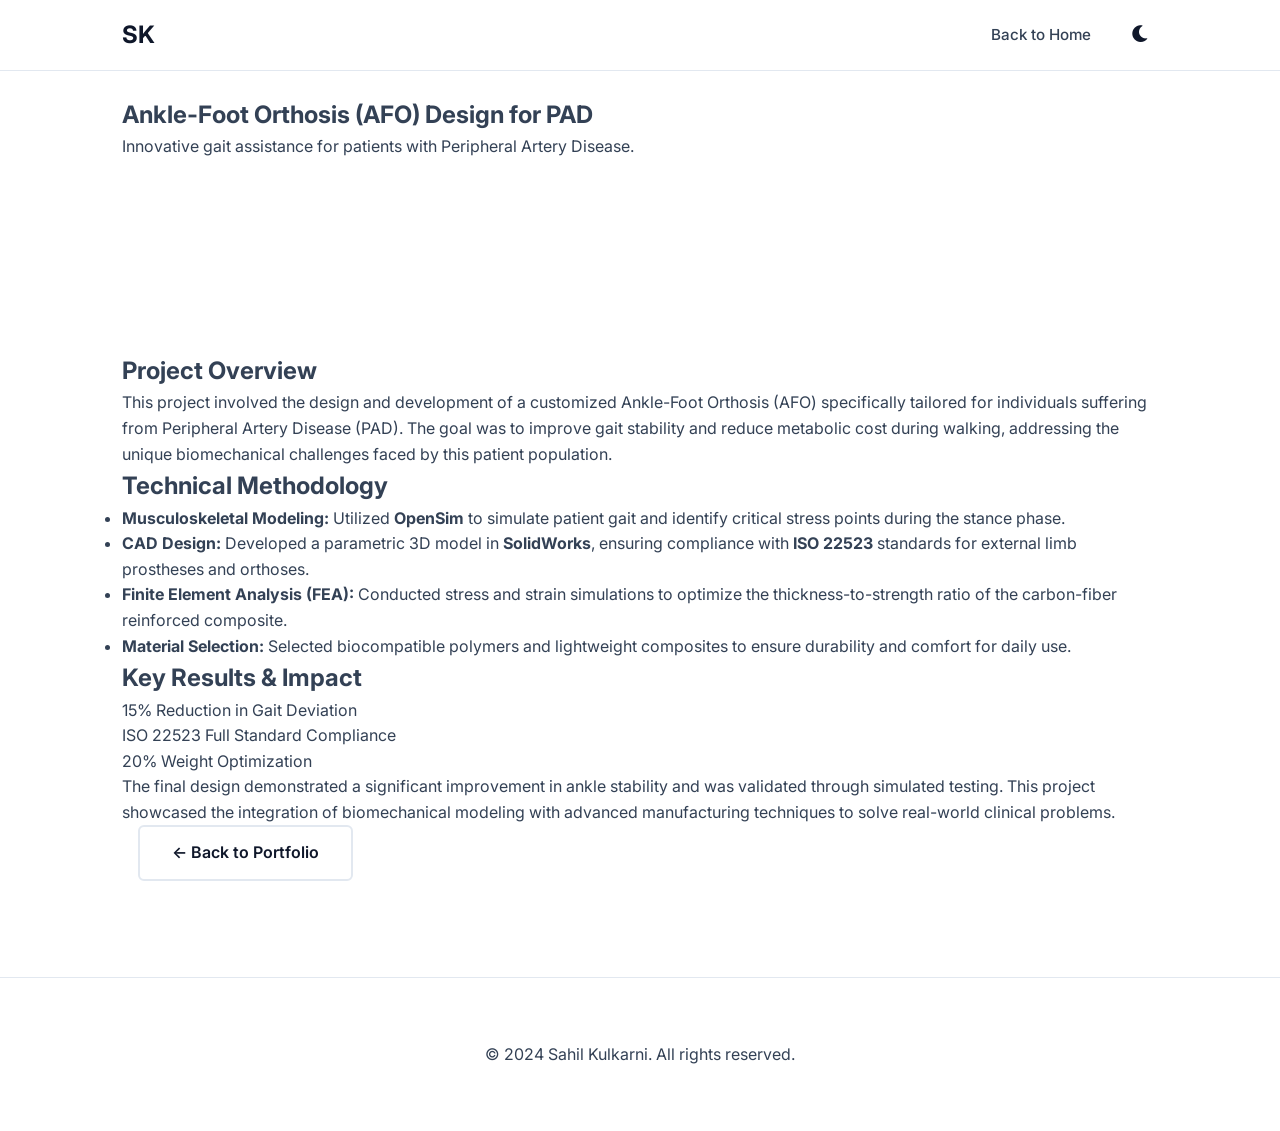
==== project-afo.html @ bae2655c "Create project-afo.html for AFO design project This HTML file presents a detailed overview of the An" ====
<!DOCTYPE html>
<html lang="en">
<head>
    <meta charset="UTF-8">
    <meta name="viewport" content="width=device-width, initial-scale=1.0">
    <title>AFO Design Project | Sahil Kulkarni</title>
    <link rel="stylesheet" href="styles.css">
    <link href="https://fonts.googleapis.com/css2?family=Inter:wght@300;400;500;600;700&display=swap" rel="stylesheet">
    <link rel="stylesheet" href="https://cdnjs.cloudflare.com/ajax/libs/font-awesome/6.0.0/css/all.min.css">
</head>
<body data-theme="light">
    <nav class="navbar">
        <div class="container">
            <div class="nav-brand">SK</div>
            <ul class="nav-links">
                <li><a href="index.html">Back to Home</a></li>
                <li><button id="theme-toggle" aria-label="Toggle dark mode"><i class="fas fa-moon"></i></button></li>
            </ul>
        </div>
    </nav>

    <main class="project-detail">
        <section class="hero-mini">
            <div class="container">
                <h1>Ankle-Foot Orthosis (AFO) Design for PAD</h1>
                <p>Innovative gait assistance for patients with Peripheral Artery Disease.</p>
            </div>
        </section>

        <section class="project-content">
            <div class="container">
                <div class="content-block">
                    <h2>Project Overview</h2>
                    <p>This project involved the design and development of a customized Ankle-Foot Orthosis (AFO) specifically tailored for individuals suffering from Peripheral Artery Disease (PAD). The goal was to improve gait stability and reduce metabolic cost during walking, addressing the unique biomechanical challenges faced by this patient population.</p>
                </div>

                <div class="content-block">
                    <h2>Technical Methodology</h2>
                    <ul>
                        <li><strong>Musculoskeletal Modeling:</strong> Utilized <strong>OpenSim</strong> to simulate patient gait and identify critical stress points during the stance phase.</li>
                        <li><strong>CAD Design:</strong> Developed a parametric 3D model in <strong>SolidWorks</strong>, ensuring compliance with <strong>ISO 22523</strong> standards for external limb prostheses and orthoses.</li>
                        <li><strong>Finite Element Analysis (FEA):</strong> Conducted stress and strain simulations to optimize the thickness-to-strength ratio of the carbon-fiber reinforced composite.</li>
                        <li><strong>Material Selection:</strong> Selected biocompatible polymers and lightweight composites to ensure durability and comfort for daily use.</li>
                    </ul>
                </div>

                <div class="content-block">
                    <h2>Key Results & Impact</h2>
                    <div class="stats-grid">
                        <div class="stat-box">
                            <span class="stat-val">15%</span>
                            <span class="stat-desc">Reduction in Gait Deviation</span>
                        </div>
                        <div class="stat-box">
                            <span class="stat-val">ISO 22523</span>
                            <span class="stat-desc">Full Standard Compliance</span>
                        </div>
                        <div class="stat-box">
                            <span class="stat-val">20%</span>
                            <span class="stat-desc">Weight Optimization</span>
                        </div>
                    </div>
                    <p>The final design demonstrated a significant improvement in ankle stability and was validated through simulated testing. This project showcased the integration of biomechanical modeling with advanced manufacturing techniques to solve real-world clinical problems.</p>
                </div>

                <a href="index.html" class="btn btn-secondary">← Back to Portfolio</a>
            </div>
        </section>
    </main>

    <footer>
        <div class="container">
            <p>&copy; 2024 Sahil Kulkarni. All rights reserved.</p>
        </div>
    </footer>

    <script src="script.js"></script>
</body>
</html>
---- styles.css ----
:root {
    --primary-color: #0f172a; /* Navy */
    --accent-color: #3b82f6; /* Blue */
    --text-color: #334155;
    --bg-color: #ffffff;
    --card-bg: #f8fafc;
    --nav-bg: rgba(255, 255, 255, 0.9);
    --border-color: #e2e8f0;
    --transition: all 0.3s ease;
}

[data-theme="dark"] {
    --primary-color: #f8fafc;
    --accent-color: #60a5fa;
    --text-color: #cbd5e1;
    --bg-color: #0f172a;
    --card-bg: #1e293b;
    --nav-bg: rgba(15, 23, 42, 0.9);
    --border-color: #334155;
}

* {
    margin: 0;
    padding: 0;
    box-sizing: border-box;
}

body {
    font-family: 'Inter', sans-serif;
    line-height: 1.6;
    color: var(--text-color);
    background-color: var(--bg-color);
    transition: var(--transition);
}

.container {
    max-width: 1100px;
    margin: 0 auto;
    padding: 0 2rem;
}

/* Navbar */
.navbar {
    position: fixed;
    top: 0;
    width: 100%;
    background: var(--nav-bg);
    backdrop-filter: blur(10px);
    border-bottom: 1px solid var(--border-color);
    z-index: 1000;
    padding: 1rem 0;
}

.navbar .container {
    display: flex;
    justify-content: space-between;
    align-items: center;
}

.nav-brand {
    font-size: 1.5rem;
    font-weight: 700;
    color: var(--primary-color);
}

.nav-links {
    display: flex;
    list-style: none;
    align-items: center;
    gap: 2rem;
}

.nav-links a {
    text-decoration: none;
    color: var(--text-color);
    font-weight: 500;
    font-size: 0.95rem;
    transition: var(--transition);
}

.nav-links a:hover {
    color: var(--accent-color);
}

#theme-toggle {
    background: none;
    border: none;
    color: var(--primary-color);
    cursor: pointer;
    font-size: 1.2rem;
    padding: 0.5rem;
}

/* Hero */
.hero {
    padding: 10rem 0 6rem;
    text-align: center;
}

.hero h1 {
    font-size: 4rem;
    font-weight: 800;
    color: var(--primary-color);
    margin-bottom: 1rem;
}

.tagline {
    font-size: 1.25rem;
    color: var(--text-color);
    margin-bottom: 3rem;
}

.hero-stats {
    display: flex;
    justify-content: center;
    gap: 4rem;
    margin-bottom: 3rem;
}

.stat-item {
    display: flex;
    flex-direction: column;
    align-items: center;
}

.stat-label {
    font-size: 0.8rem;
    font-weight: 700;
    letter-spacing: 0.1rem;
    color: var(--accent-color);
    margin-bottom: 0.5rem;
}

.stat-number {
    font-size: 2.5rem;
    font-weight: 800;
    color: var(--primary-color);
}

/* Buttons */
.btn {
    display: inline-block;
    padding: 0.8rem 2rem;
    border-radius: 6px;
    font-weight: 600;
    text-decoration: none;
    transition: var(--transition);
}

.btn-primary {
    background: var(--accent-color);
    color: white;
}

.btn-secondary {
    border: 2px solid var(--border-color);
    color: var(--primary-color);
    margin-left: 1rem;
}

/* Sections */
section {
    padding: 6rem 0;
}

.section-title {
    font-size: 2rem;
    color: var(--primary-color);
    margin-bottom: 3rem;
    position: relative;
    display: inline-block;
}

.section-title::after {
    content: '';
    position: absolute;
    bottom: -10px;
    left: 0;
    width: 40px;
    height: 4px;
    background: var(--accent-color);
}

/* Project Cards */
.projects-grid {
    display: grid;
    grid-template-columns: repeat(auto-fit, minmax(300px, 1fr));
    gap: 2rem;
}

.project-card {
    background: var(--card-bg);
    border: 1px solid var(--border-color);
    border-radius: 12px;
    padding: 2rem;
    text-decoration: none;
    color: inherit;
    transition: var(--transition);
}

.project-card:hover {
    transform: translateY(-5px);
    border-color: var(--accent-color);
    box-shadow: 0 10px 30px rgba(0,0,0,0.1);
}

.status-tag {
    background: #fef3c7;
    color: #92400e;
    padding: 0.2rem 0.6rem;
    border-radius: 20px;
    font-size: 0.75rem;
    font-weight: 600;
}

.read-more {
    display: block;
    margin-top: 1.5rem;
    color: var(--accent-color);
    font-weight: 600;
}

/* Skills */
.skills-grid {
    display: grid;
    grid-template-columns: repeat(auto-fit, minmax(250px, 1fr));
    gap: 3rem;
}

.skill-category h3 {
    margin-bottom: 1.5rem;
    color: var(--primary-color);
}

.skill-category ul {
    list-style: none;
}

.skill-category li {
    margin-bottom: 0.8rem;
    position: relative;
    padding-left: 1.5rem;
}

.skill-category li::before {
    content: '→';
    position: absolute;
    left: 0;
    color: var(--accent-color);
}

/* Education */
.education-grid {
    display: grid;
    gap: 2rem;
}

.education-card {
    padding: 1.5rem;
    border-left: 4px solid var(--accent-color);
    background: var(--card-bg);
}

/* Footer */
footer {
    padding: 4rem 0;
    border-top: 1px solid var(--border-color);
    text-align: center;
}

@media (max-width: 768px) {
    .hero h1 { font-size: 2.5rem; }
    .hero-stats { flex-direction: column; gap: 2rem; }
    .nav-links { display: none; }
}
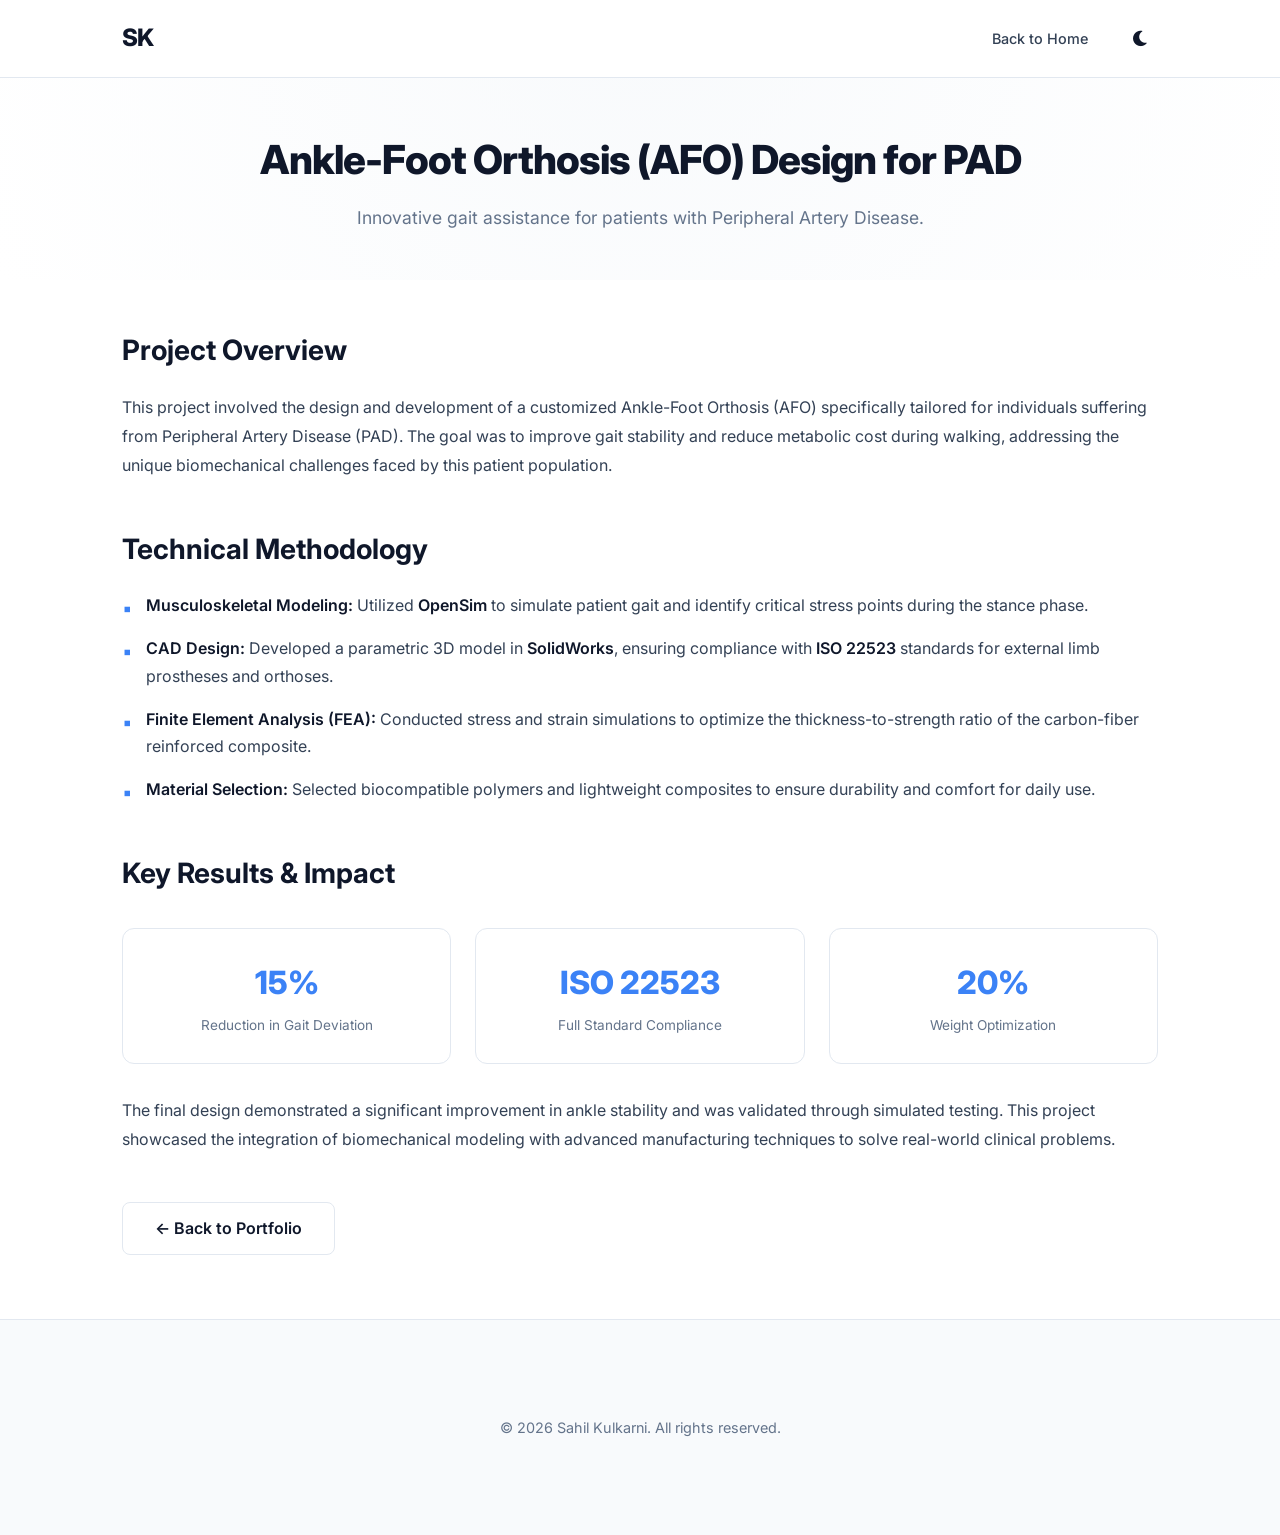
==== commit bb83cc9c: "Update copyright year in footer" ====
--- a/project-afo.html
+++ b/project-afo.html
@@ -70,7 +70,7 @@
 
     <footer>
         <div class="container">
-            <p>&copy; 2024 Sahil Kulkarni. All rights reserved.</p>
+            <p>&copy; 2026 Sahil Kulkarni. All rights reserved.</p>
         </div>
     </footer>
 
--- a/styles.css
+++ b/styles.css
@@ -2,19 +2,23 @@
     --primary-color: #0f172a; /* Navy */
     --accent-color: #3b82f6; /* Blue */
     --text-color: #334155;
+    --text-light: #64748b;
     --bg-color: #ffffff;
-    --card-bg: #f8fafc;
+    --card-bg: #ffffff;
+    --section-bg: #f8fafc;
     --nav-bg: rgba(255, 255, 255, 0.9);
     --border-color: #e2e8f0;
-    --transition: all 0.3s ease;
+    --transition: all 0.3s cubic-bezier(0.4, 0, 0.2, 1);
 }
 
 [data-theme="dark"] {
     --primary-color: #f8fafc;
     --accent-color: #60a5fa;
     --text-color: #cbd5e1;
+    --text-light: #94a3b8;
     --bg-color: #0f172a;
     --card-bg: #1e293b;
+    --section-bg: #111827;
     --nav-bg: rgba(15, 23, 42, 0.9);
     --border-color: #334155;
 }
@@ -26,7 +30,7 @@
 }
 
 body {
-    font-family: 'Inter', sans-serif;
+    font-family: 'Inter', -apple-system, BlinkMacSystemFont, "Segoe UI", Roboto, sans-serif;
     line-height: 1.6;
     color: var(--text-color);
     background-color: var(--bg-color);
@@ -45,10 +49,12 @@
     top: 0;
     width: 100%;
     background: var(--nav-bg);
-    backdrop-filter: blur(10px);
+    backdrop-filter: blur(12px);
+    -webkit-backdrop-filter: blur(12px);
     border-bottom: 1px solid var(--border-color);
     z-index: 1000;
-    padding: 1rem 0;
+    padding: 1.2rem 0;
+    transition: var(--transition);
 }
 
 .navbar .container {
@@ -59,27 +65,31 @@
 
 .nav-brand {
     font-size: 1.5rem;
-    font-weight: 700;
-    color: var(--primary-color);
+    font-weight: 800;
+    color: var(--primary-color);
+    letter-spacing: -0.025em;
 }
 
 .nav-links {
     display: flex;
     list-style: none;
     align-items: center;
-    gap: 2rem;
+    gap: 1.5rem;
 }
 
 .nav-links a {
     text-decoration: none;
     color: var(--text-color);
     font-weight: 500;
-    font-size: 0.95rem;
+    font-size: 0.9rem;
     transition: var(--transition);
+    padding: 0.5rem 0.75rem;
+    border-radius: 6px;
 }
 
 .nav-links a:hover {
     color: var(--accent-color);
+    background: var(--border-color);
 }
 
 #theme-toggle {
@@ -87,34 +97,130 @@
     border: none;
     color: var(--primary-color);
     cursor: pointer;
+    font-size: 1.1rem;
+    padding: 0.5rem;
+    display: flex;
+    align-items: center;
+    justify-content: center;
+    transition: var(--transition);
+}
+
+/* Hamburger Menu Button */
+.menu-toggle {
+    display: none;
+    flex-direction: column;
+    justify-content: space-around;
+    width: 30px;
+    height: 25px;
+    background: transparent;
+    border: none;
+    cursor: pointer;
+    padding: 0;
+    z-index: 1001;
+}
+
+.menu-toggle .hamburger {
+    width: 30px;
+    height: 3px;
+    background-color: var(--text-color);
+    border-radius: 3px;
+    transition: all 0.3s ease;
+}
+
+/* Mobile Menu Container */
+.mobile-menu {
+    display: none;
+    position: fixed;
+    top: 70px;
+    right: -100%;
+    width: 280px;
+    height: calc(100vh - 70px);
+    background: var(--nav-bg);
+    backdrop-filter: blur(12px);
+    -webkit-backdrop-filter: blur(12px);
+    box-shadow: -2px 0 10px rgba(0, 0, 0, 0.1);
+    transition: right 0.3s ease;
+    z-index: 1000;
+    overflow-y: auto;
+}
+
+.mobile-menu.active {
+    right: 0;
+}
+
+.mobile-nav-links {
+    list-style: none;
+    padding: 2rem 0;
+    margin: 0;
+}
+
+.mobile-nav-links li {
+    padding: 0;
+}
+
+.mobile-nav-links a {
+    display: block;
+    padding: 1rem 2rem;
+    color: var(--text-color);
+    text-decoration: none;
+    font-size: 1.1rem;
+    transition: all 0.3s ease;
+}
+
+.mobile-nav-links a:hover {
+    background: var(--border-color);
+    padding-left: 2.5rem;
+}
+
+#mobile-theme-toggle {
+    margin: 1rem 2rem;
+    background: none;
+    border: none;
+    color: var(--text-color);
     font-size: 1.2rem;
+    cursor: pointer;
     padding: 0.5rem;
+    display: flex;
+    align-items: center;
+    justify-content: center;
+}
+#theme-toggle:hover {
+    transform: rotate(15deg);
 }
 
 /* Hero */
 .hero {
-    padding: 10rem 0 6rem;
+    padding: 4rpadding: 10rem 0 6remem 0 8rem;
     text-align: center;
+    background: radial-gradient(circle at top, var(--section-bg), var(--bg-color));
 }
 
 .hero h1 {
-    font-size: 4rem;
+    font-size: 4.5rem;
     font-weight: 800;
     color: var(--primary-color);
     margin-bottom: 1rem;
+    letter-spacing: -0.05em;
 }
 
 .tagline {
     font-size: 1.25rem;
-    color: var(--text-color);
-    margin-bottom: 3rem;
+    color: var(--text-light);
+    padding: 4rmargin-bottom: 2.5rempadding: 10rem 0 6remem;
+    max-width: 700px;
+        font-weight: 500;
+        text-align: center;
+        margin: 1rem auto 2rem;
+        line-height: 1.6;
+    margin-left: auto;
+    margin-right: auto;
 }
 
 .hero-stats {
     display: flex;
     justify-content: center;
-    gap: 4rem;
-    margin-bottom: 3rem;
+    gap: 5rem;
+    padding: 4rmargin-bottom: 2.5rempadding: 10rem 0 6remem;
 }
 
 .stat-item {
@@ -124,24 +230,27 @@
 }
 
 .stat-label {
-    font-size: 0.8rem;
+    font-size: 0.75rem;
     font-weight: 700;
-    letter-spacing: 0.1rem;
+    letter-spacing: 0.125rem;
     color: var(--accent-color);
-    margin-bottom: 0.5rem;
+    margin-bottom: 0.75rem;
+    text-transform: uppercase;
 }
 
 .stat-number {
-    font-size: 2.5rem;
+    font-size: 3rem;
     font-weight: 800;
     color: var(--primary-color);
 }
 
 /* Buttons */
 .btn {
-    display: inline-block;
+    display: inline-flex;
+    align-items: center;
+    gap: 0.5rem;
     padding: 0.8rem 2rem;
-    border-radius: 6px;
+    border-radius: 8px;
     font-weight: 600;
     text-decoration: none;
     transition: var(--transition);
@@ -152,124 +261,366 @@
     color: white;
 }
 
+.btn-primary:hover {
+    background: #2563eb;
+    transform: translateY(-2px);
+    box-shadow: 0 10px 20px rgba(59, 130, 246, 0.2);
+}
+
 .btn-secondary {
-    border: 2px solid var(--border-color);
-    color: var(--primary-color);
-    margin-left: 1rem;
+    border: 1px solid var(--border-color);
+    background: var(--card-bg);
+    color: var(--primary-color);
+}
+
+.btn-secondary:hover {
+    background: var(--border-color);
+    transform: translateY(-2px);
 }
 
 /* Sections */
 section {
-    padding: 6rem 0;
+    padding: 4rem 0;
 }
 
 .section-title {
-    font-size: 2rem;
-    color: var(--primary-color);
-    margin-bottom: 3rem;
-    position: relative;
-    display: inline-block;
+    font-size: 2.25rem;
+    font-weight: 800;
+    color: var(--primary-color);
+    padding: 4rmargin-bottom: 2.5rempadding: 10rem 0 6remem;
+    letter-spacing: -0.025em;    display: flex;
+    align-items: center;
+    gap: 1rem;
 }
 
 .section-title::after {
     content: '';
+    height: 1px;
+    flex-grow: 1;
+    background: var(--border-color);
+}
+
+/* Cards */
+.projects-grid, .education-grid {
+    display: grid;
+    grid-template-columns: repeat(auto-fit, minmax(320px, 1fr));
+    gap: 2rem;
+}
+
+.project-card, .education-card {
+    background: var(--card-bg);
+    border: 1px solid var(--border-color);
+    border-radius: 16px;
+    padding: 2.5rem;
+    text-decoration: none;
+    color: inherit;
+    transition: var(--transition);
+    display: flex;
+    flex-direction: column;
+}
+
+.project-card:hover, .education-card:hover {
+    border-color: var(--accent-color);
+    box-shadow: 0 20px 40px rgba(0,0,0,0.05);
+    transform: translateY(-4px);
+}
+
+.education-card h3 {
+    font-size: 1.25rem;
+    color: var(--primary-color);
+    margin-bottom: 0.5rem;
+}
+
+.education-card p strong {
+    color: var(--accent-color);
+}
+
+.education-card p:last-child {
+    margin-top: 1rem;
+    color: var(--text-light);
+    font-size: 0.95rem;
+}
+
+.status-tag {
+    align-self: flex-start;
+    background: #dcfce7;
+    color: #166534;
+    padding: 0.25rem 0.75rem;
+    border-radius: 9999px;
+    font-size: 0.7rem;
+    font-weight: 700;
+    margin-bottom: 1rem;
+}
+
+.project-card h3 {
+    margin-bottom: 1rem;
+}
+
+.read-more {
+    margin-top: auto;
+    padding-top: 1.5rem;
+    color: var(--accent-color);
+    font-weight: 600;
+    display: flex;
+    align-items: center;
+    gap: 0.5rem;
+}
+
+/* Skills */
+.skills-grid {
+    display: grid;
+    grid-template-columns: repeat(auto-fit, minmax(220px, 1fr));
+    gap: 3rem;
+}
+
+.skill-category h3 {
+    font-size: 1.1rem;
+    margin-bottom: 1.5rem;
+    color: var(--primary-color);
+    font-weight: 700;
+}
+
+.skill-category ul {
+    list-style: none;
+}
+
+.skill-category li {
+    margin-bottom: 0.75rem;
+    color: var(--text-light);
+    font-size: 0.95rem;
+    display: flex;
+    align-items: center;
+    gap: 0.75rem;
+}
+
+.skill-category li::before {
+    content: '';
+    width: 6px;
+    height: 6px;
+    background: var(--accent-color);
+    border-radius: 50%;
+}
+
+/* Footer */
+footer {
+    padding: 6rem 0;
+    background: var(--section-bg);
+    border-top: 1px solid var(--border-color);
+    text-align: center;
+}
+
+footer p {
+    color: var(--text-light);
+    font-size: 0.9rem;
+}
+
+@media (max-width: 768px) {
+    .hero h1 { font-size: 3rem; }
+    .hero-stats { flex-direction: column; gap: 2rem; }
+    .nav-links { display: none; }
+}
+
+/* Project Detail Pages */
+.project-detail .hero-mini {
+    padding: 8rem 0 3rem;
+    text-align: center;
+    background: radial-gradient(circle at top, var(--section-bg), var(--bg-color));
+}
+
+.project-detail .hero-mini h1 {
+    font-size: 2.5rem;
+    font-weight: 800;
+    color: var(--primary-color);
+    margin-bottom: 0.75rem;
+    letter-spacing: -0.025em;
+}
+
+.project-detail .hero-mini p {
+    font-size: 1.1rem;
+    color: var(--text-light);
+    max-width: 600px;
+    margin: 0 auto;
+}
+
+.project-content {
+    padding: 3rem 0 4rem;
+}
+
+.content-block {
+    margin-bottom: 3rem;
+}
+
+.content-block h2 {
+    font-size: 1.75rem;
+    font-weight: 700;
+    color: var(--primary-color);
+    margin-bottom: 1.25rem;
+}
+
+.content-block p {
+    line-height: 1.8;
+    margin-bottom: 1rem;
+}
+
+.content-block ul {
+    list-style: none;
+    padding: 0;
+}
+
+.content-block ul li {
+    margin-bottom: 1rem;
+    padding-left: 1.5rem;
+    position: relative;
+    line-height: 1.7;
+}
+
+.content-block ul li::before {
+    content: '▪';
     position: absolute;
-    bottom: -10px;
     left: 0;
-    width: 40px;
-    height: 4px;
-    background: var(--accent-color);
-}
-
-/* Project Cards */
-.projects-grid {
+    color: var(--accent-color);
+    font-size: 1.2rem;
+}
+
+.content-block strong {
+    color: var(--primary-color);
+    font-weight: 600;
+}
+
+.stats-grid {
     display: grid;
-    grid-template-columns: repeat(auto-fit, minmax(300px, 1fr));
-    gap: 2rem;
-}
-
-.project-card {
+    grid-template-columns: repeat(auto-fit, minmax(180px, 1fr));
+    gap: 1.5rem;
+    margin: 2rem 0;
+}
+
+.stat-box {
     background: var(--card-bg);
     border: 1px solid var(--border-color);
     border-radius: 12px;
-    padding: 2rem;
+    padding: 1.75rem;
+    text-align: center;
+}
+
+.stat-val {
+    display: block;
+    font-size: 2rem;
+    font-weight: 800;
+    color: var(--accent-color);
+    margin-bottom: 0.5rem;
+}
+
+.stat-desc {
+    display: block;
+    font-size: 0.85rem;
+    color: var(--text-light);
+    line-height: 1.4;
+}
+
+/* Hamburger Menu Styles */
+.hamburger-menu {
+    display: none;
+    flex-direction: column;
+    justify-content: space-between;
+    width: 30px;
+    height: 21px;
+    background: transparent;
+    border: none;
+    cursor: pointer;
+    padding: 0;
+    z-index: 1001;
+}
+
+.hamburger-menu span {
+    display: block;
+    height: 3px;
+    width: 100%;
+    background-color: var(--text-color);
+    border-radius: 3px;
+    transition: all 0.3s ease;
+}
+
+.hamburger-menu.active span:nth-child(1) {
+    transform: rotate(45deg) translate(6px, 6px);
+}
+
+.hamburger-menu.active span:nth-child(2) {
+    opacity: 0;
+}
+
+.hamburger-menu.active span:nth-child(3) {
+    transform: rotate(-45deg) translate(7px, -7px);
+}
+
+/* Mobile Menu Styles */
+.mobile-menu {
+    display: none;
+    position: fixed;
+    top: 70px;
+    right: -100%;
+    width: 280px;
+    height: calc(100vh - 70px);
+    background: var(--bg-color);
+    box-shadow: -2px 0 10px rgba(0, 0, 0, 0.1);
+    transition: right 0.3s ease;
+    z-index: 1000;
+    overflow-y: auto;
+}
+
+.mobile-menu.active {
+    right: 0;
+}
+
+.mobile-nav-links {
+    list-style: none;
+    padding: 2rem 0;
+    margin: 0;
+}
+
+.mobile-nav-links li {
+    margin: 0;
+}
+
+.mobile-nav-links a {
+    display: block;
+    padding: 1rem 2rem;
+    color: var(--text-color);
     text-decoration: none;
-    color: inherit;
-    transition: var(--transition);
-}
-
-.project-card:hover {
-    transform: translateY(-5px);
-    border-color: var(--accent-color);
-    box-shadow: 0 10px 30px rgba(0,0,0,0.1);
-}
-
-.status-tag {
-    background: #fef3c7;
-    color: #92400e;
-    padding: 0.2rem 0.6rem;
-    border-radius: 20px;
-    font-size: 0.75rem;
-    font-weight: 600;
-}
-
-.read-more {
+    font-weight: 500;
+    transition: background 0.3s ease;
+}
+
+.mobile-nav-links a:hover {
+    background: var(--section-bg);
+}
+
+.mobile-nav-links button {
     display: block;
-    margin-top: 1.5rem;
-    color: var(--accent-color);
-    font-weight: 600;
-}
-
-/* Skills */
-.skills-grid {
-    display: grid;
-    grid-template-columns: repeat(auto-fit, minmax(250px, 1fr));
-    gap: 3rem;
-}
-
-.skill-category h3 {
-    margin-bottom: 1.5rem;
-    color: var(--primary-color);
-}
-
-.skill-category ul {
-    list-style: none;
-}
-
-.skill-category li {
-    margin-bottom: 0.8rem;
-    position: relative;
-    padding-left: 1.5rem;
-}
-
-.skill-category li::before {
-    content: '→';
-    position: absolute;
-    left: 0;
-    color: var(--accent-color);
-}
-
-/* Education */
-.education-grid {
-    display: grid;
-    gap: 2rem;
-}
-
-.education-card {
-    padding: 1.5rem;
-    border-left: 4px solid var(--accent-color);
-    background: var(--card-bg);
-}
-
-/* Footer */
-footer {
-    padding: 4rem 0;
-    border-top: 1px solid var(--border-color);
-    text-align: center;
-}
-
+    width: 100%;
+    padding: 1rem 2rem;
+    background: transparent;
+    border: none;
+    color: var(--text-color);
+    font-size: 1.2rem;
+    cursor: pointer;
+    text-align: left;
+    transition: background 0.3s ease;
+}
+
+.mobile-nav-links button:hover {
+    background: var(--section-bg);
+}
 @media (max-width: 768px) {
-    .hero h1 { font-size: 2.5rem; }
-    .hero-stats { flex-direction: column; gap: 2rem; }
-    .nav-links { display: none; }
-}
+    .menu-toggle {
+        display: flex;
+    }
+
+    .mobile-menu {
+        display: block;
+    }
+
+    .nav-links {
+        display: none;
+    }
+}    }
+}
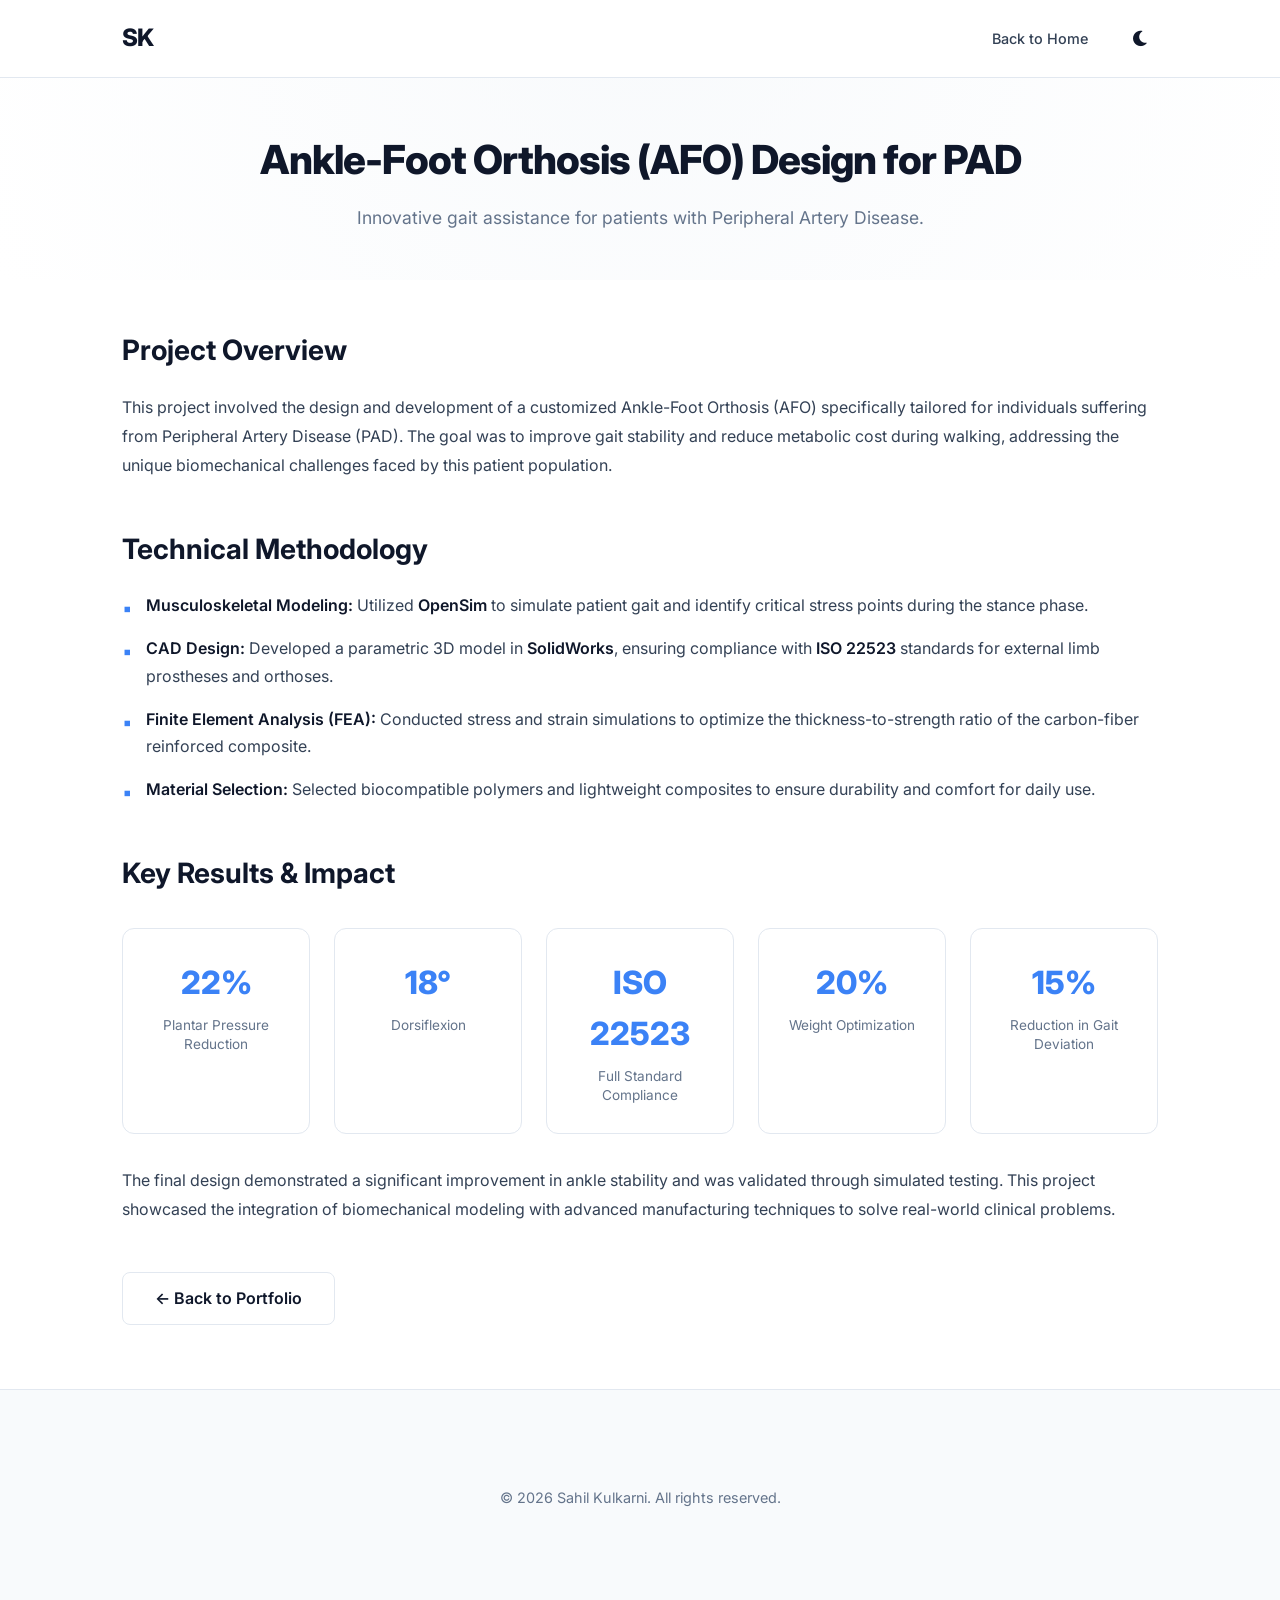
==== commit b9252054: "Modify key results and impact statistics Updated key results and impact statistics in project-afo.ht" ====
--- a/project-afo.html
+++ b/project-afo.html
@@ -48,9 +48,13 @@
                     <h2>Key Results & Impact</h2>
                     <div class="stats-grid">
                         <div class="stat-box">
-                            <span class="stat-val">15%</span>
-                            <span class="stat-desc">Reduction in Gait Deviation</span>
+                            <span class="stat-val">22%</span>
+                            <span class="stat-desc">Plantar Pressure Reduction</span>
                         </div>
+                        <div class="stat-box">
+                            <span class="stat-val">18°</span>
+                            <span class="stat-desc">Dorsiflexion</span>
+                        </div> 
                         <div class="stat-box">
                             <span class="stat-val">ISO 22523</span>
                             <span class="stat-desc">Full Standard Compliance</span>
@@ -58,6 +62,10 @@
                         <div class="stat-box">
                             <span class="stat-val">20%</span>
                             <span class="stat-desc">Weight Optimization</span>
+                        </div>
+                        <div class="stat-box">
+                            <span class="stat-val">15%</span>
+                            <span class="stat-desc">Reduction in Gait Deviation</span>
                         </div>
                     </div>
                     <p>The final design demonstrated a significant improvement in ankle stability and was validated through simulated testing. This project showcased the integration of biomechanical modeling with advanced manufacturing techniques to solve real-world clinical problems.</p>
